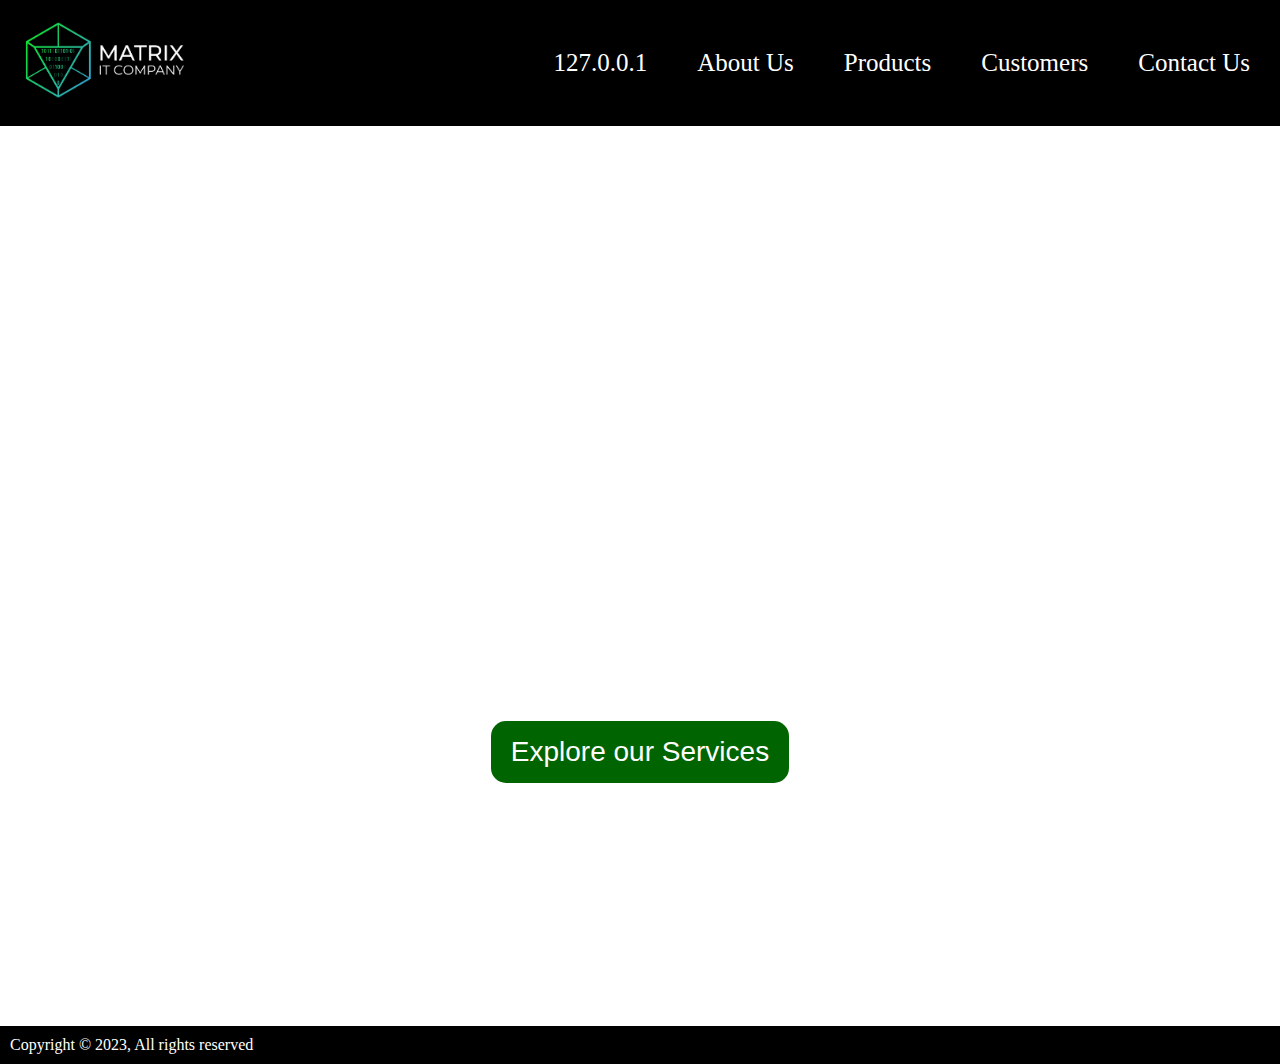
==== index.html @ bd116ff0 "Commit New Changes" ====
<!DOCTYPE html>
<html lang="en">

<head>
	<meta charset="UTF-8">
	<meta name="viewport" content="width=device-width, initial-scale=1.0">
	<title>Matrix IT company</title>

	<style>
		* {
			margin: 0px;
			padding: 0px;
		}

		body {
			height: 100%;
		}

		header {
			background-color: black;
			color: white;
			padding: 10px;
			display: flex;
			gap: 100px;
			font-size: 25px;
			flex-direction: row;
			justify-content: space-between;
			align-items: center;
		}

		footer {
			background-color: black;
			align-content: center;
			color: white;
			padding: 10px;
		}

		.hero {
			display: flex;
			flex-direction: column;
			justify-content: center;
			align-items: center;
			height: 100vh;
			color: white;
			background-image: url(https://img.freepik.com/free-photo/abstract-digital-grid-black-background_53876-97647.jpg?size=626&ext=jpg&ga=GA1.1.2008272138.1696809600&semt=ais);
			background-size: cover;
			background-position: center;
		}

		.img-header {
			display: flex;
			flex-direction: column;
			justify-content: center;
			align-items: center;
			height: 100px;
			max-width: 900px;
		}

		.hero h1 {
			font-size: 70px;
			padding-left: 10px;
			padding-right: 10px;
		}

		.hero div {
			font-size: 28px;
			/* padding-top: 20px;
            padding-bottom: 20px;
            padding-left: 10px;
            padding-right: 10px; */
			padding: 40px 20px 40px 20px;
		}

		.menu-items {
			padding-right: 20px;
			display: flex;
			gap: 50px;
		}

		button {
			font-size: 28px;
			padding: 15px 20px;
			border-radius: 15px;
			border: none;
			background-color: darkgreen;
			color: white;
			cursor: pointer;
		}

		button:hover {
			background-color: forestgreen;
		}
	</style>
</head>

<body>
	<header>
		<div>
			<a><img src="matrixLogo.png" height="100px"></a>
		</div>
		<div class="menu-items">
			<a>127.0.0.1</a>
			<a>About Us</a>
			<a>Products</a>
			<a>Customers</a>
			<a>Contact Us</a>
		</div>

	</header>
	<main>
		<section class="hero">
			<div class="img-header">
				<h1>MATRIX IT COMPANY</h1>
				<div>Matrix is a new IT company founded in July 2021. The company develops safe and high-tech business
					solutions. Activity: Development of innovative IT solutions for business. Creation of secure
					software products, web applications, and systems, as well as providing consulting services in the
					field of information technology, helping companies optimize operations, increase efficiency, graphic
					design services, and ensure data protection.
				</div>
				<button>Explore our Services</button>
			</div>
		</section>


	</main>
	<footer>
		Copyright &copy; 2023, All rights reserved
	</footer>
</body>

</html>
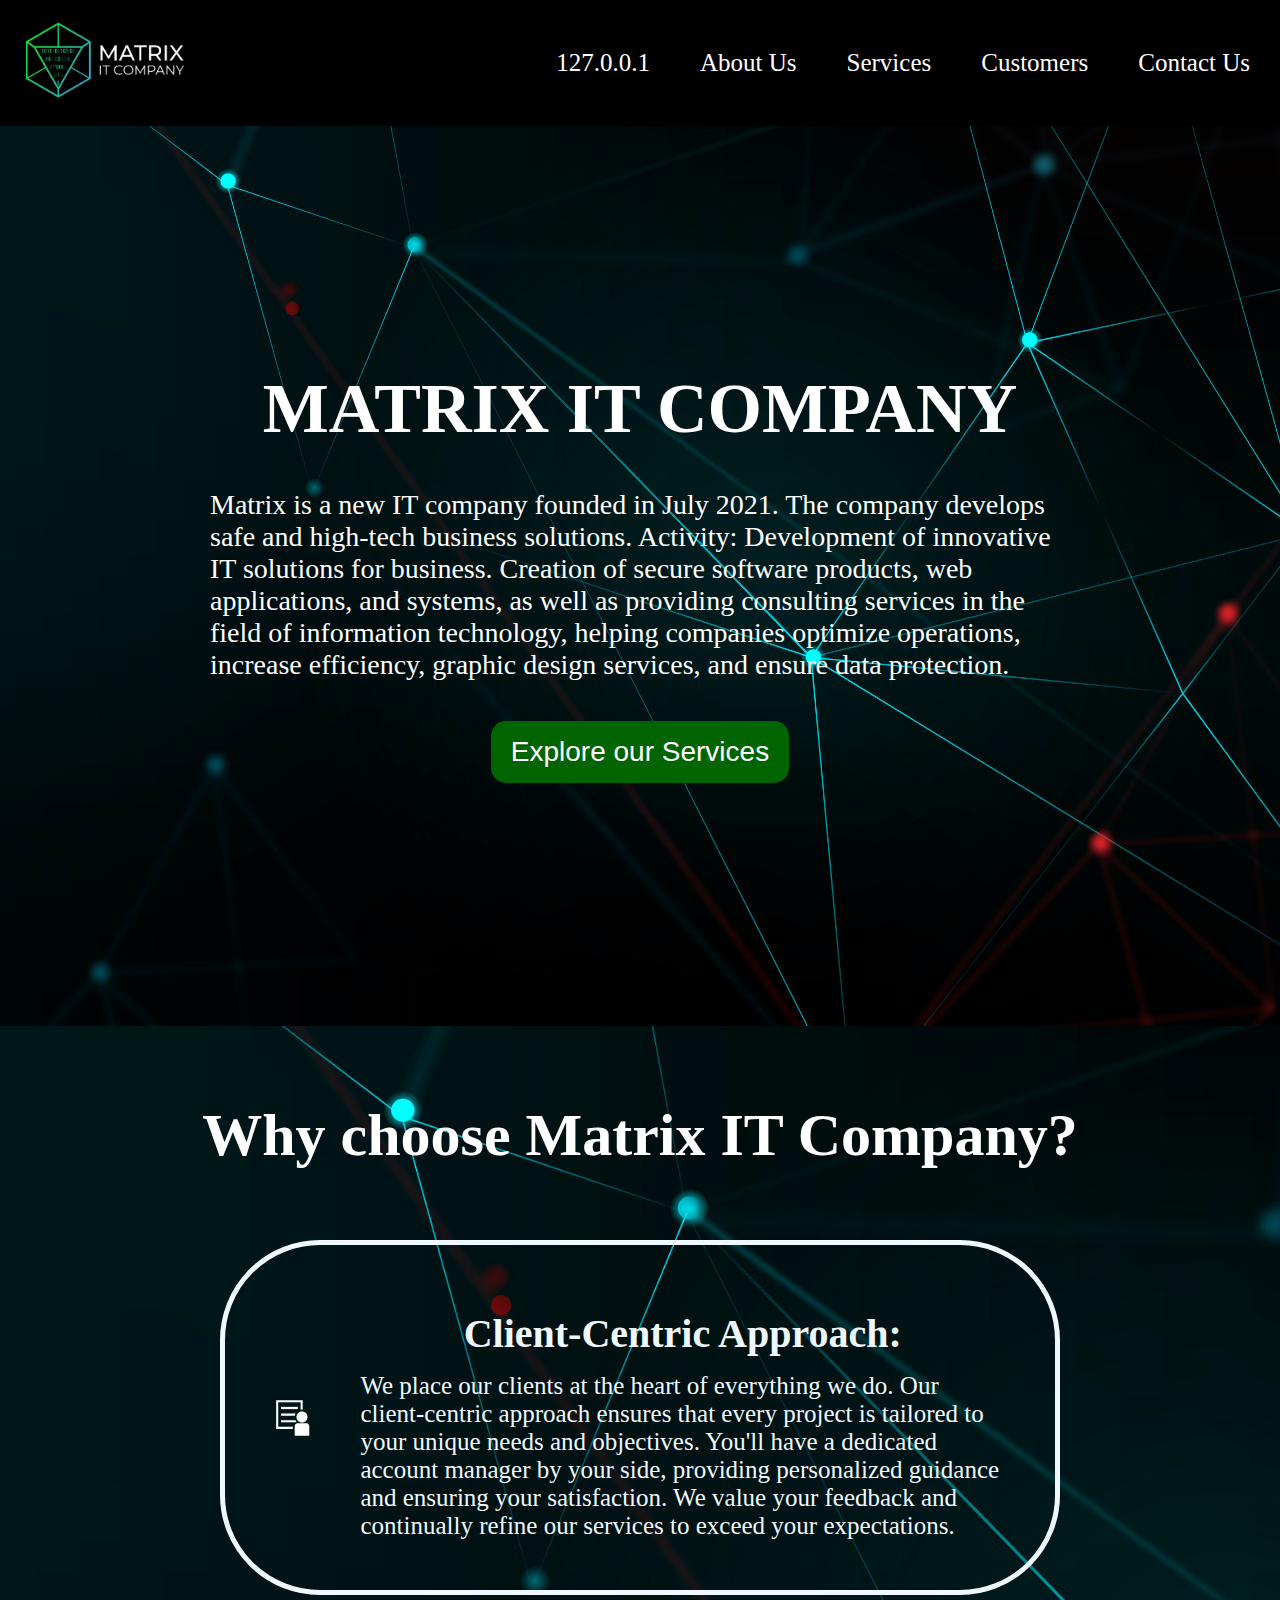
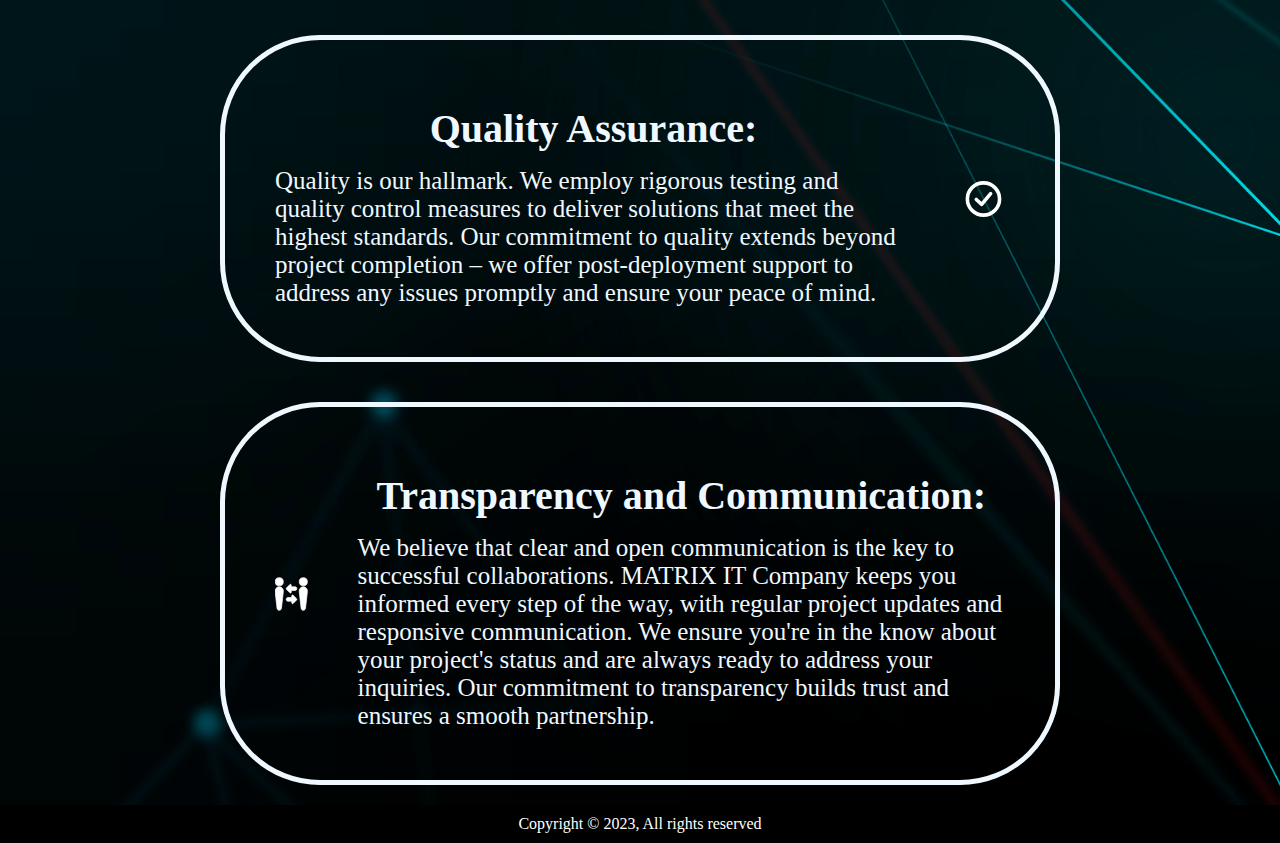
==== commit 045134c3: "Add Second Page to the website" ====
--- a/index.html
+++ b/index.html
@@ -33,6 +33,7 @@
 			align-content: center;
 			color: white;
 			padding: 10px;
+			text-align: center;
 		}
 
 		.hero {
@@ -42,7 +43,7 @@
 			align-items: center;
 			height: 100vh;
 			color: white;
-			background-image: url(https://img.freepik.com/free-photo/abstract-digital-grid-black-background_53876-97647.jpg?size=626&ext=jpg&ga=GA1.1.2008272138.1696809600&semt=ais);
+			background-image: url(backgroundPhoto.jpg);
 			background-size: cover;
 			background-position: center;
 		}
@@ -90,6 +91,65 @@
 		button:hover {
 			background-color: forestgreen;
 		}
+
+		svg {
+			height: 200px;
+			width: 200px;		
+		}
+
+		.page2 {
+			display: flex;
+			flex-direction: column;
+			align-items: center;
+			background-size: cover;
+			margin-top: 0;
+			padding-left: 200px;
+			padding-right: 200px;
+			color: white;
+			background-image: url(backgroundPhoto.jpg)
+			
+		}
+
+		.page2 p {
+			font-size: 25px;
+		}
+
+		.page2 h2 {
+			align-self: center;
+			font-size: 60px;
+			text-align: center;
+			padding-top: 75px;
+			padding-bottom: 50px;
+		}
+
+		.page2 h3 {
+			font-size: 40px;
+			align-self: center;
+			text-align: center;
+			padding: 15px;
+		}
+
+		.benefit {
+			display: flex;
+			align-items: center;
+			justify-content: center;
+			padding: 50px;
+			gap: 50px;
+			border: 5px solid;
+			color: aliceblue;
+			border-radius: 100px;
+			margin: 20px;
+		}
+
+		.reverse {
+			flex-direction: row-reverse;
+			border: 5px solid;
+			color: aliceblue;
+			border-radius: 100px;
+			padding: 50px;
+			margin: 20px;
+		}
+
 	</style>
 </head>
 
@@ -101,7 +161,7 @@
 		<div class="menu-items">
 			<a>127.0.0.1</a>
 			<a>About Us</a>
-			<a>Products</a>
+			<a>Services</a>
 			<a>Customers</a>
 			<a>Contact Us</a>
 		</div>
@@ -121,6 +181,108 @@
 			</div>
 		</section>
 
+		<section class="page2">
+			<h2>Why choose Matrix IT Company?</h2>
+			<div class="benefit">
+				<svg fill="#ffffff" version="1.1" id="Capa_1" xmlns="http://www.w3.org/2000/svg"
+					xmlns:xlink="http://www.w3.org/1999/xlink" viewBox="0 0 477.297 477.297" xml:space="preserve"
+					stroke="#ffffff">
+					<g id="SVGRepo_bgCarrier" stroke-width="0"></g>
+					<g id="SVGRepo_tracerCarrier" stroke-linecap="round" stroke-linejoin="round"></g>
+					<g id="SVGRepo_iconCarrier">
+						<g>
+							<g>
+								<g>
+									<path
+										d="M42.85,358.075c0-24.138,0-306.758,0-330.917c23.9,0,278.867,0,302.767,0c0,8.542,0,49.44,0,99.722 c5.846-1.079,11.842-1.812,17.99-1.812c3.149,0,6.126,0.647,9.232,0.928V0H15.649v385.233h224.638v-27.158 C158.534,358.075,57.475,358.075,42.85,358.075z">
+									</path>
+									<path
+										d="M81.527,206.842h184.495c1.812-10.16,5.393-19.608,10.095-28.452H81.527V206.842z">
+									</path>
+									<rect x="81.527" y="89.432" width="225.372" height="28.452"></rect>
+									<path
+										d="M81.527,295.822h191.268c5.112-3.106,10.57-5.63,16.415-7.183c-5.544-6.45-10.095-13.697-13.978-21.269H81.527V295.822z">
+									</path>
+									<path
+										d="M363.629,298.669c41.071,0,74.16-33.197,74.16-74.139c0-40.984-33.09-74.16-74.16-74.16 c-40.898,0-74.009,33.176-74.009,74.16C289.62,265.472,322.731,298.669,363.629,298.669z">
+									</path>
+									<path
+										d="M423.143,310.706H304.288c-21.226,0-38.612,19.457-38.612,43.422v119.33c0,1.316,0.604,2.481,0.69,3.84h194.59 c0.086-1.337,0.69-2.524,0.69-3.84v-119.33C461.733,330.227,444.39,310.706,423.143,310.706z">
+									</path>
+								</g>
+							</g>
+						</g>
+					</g>
+				</svg>
+				<div>
+					<h3>Client-Centric Approach:</h3>
+					<p>We place our clients at the heart of everything we do. Our client-centric approach ensures that
+						every project is tailored to your unique needs and objectives. You'll have a dedicated account
+						manager by your side, providing personalized guidance and ensuring your satisfaction. We value
+						your
+						feedback and continually refine our services to exceed your expectations.</p>
+				</div>
+			</div>
+
+			<div class="benefit reverse">
+				<svg viewBox="0 0 24 24" fill="none" xmlns="http://www.w3.org/2000/svg" stroke="#ffffff">
+					<g id="SVGRepo_bgCarrier" stroke-width="0"></g>
+					<g id="SVGRepo_tracerCarrier" stroke-linecap="round" stroke-linejoin="round"></g>
+					<g id="SVGRepo_iconCarrier">
+						<path
+							d="M3 12C3 7.02944 7.02944 3 12 3C16.9706 3 21 7.02944 21 12C21 16.9706 16.9706 21 12 21C7.02944 21 3 16.9706 3 12Z"
+							stroke="#ffffff" stroke-width="2"></path>
+						<path d="M16 9L11 15L8 12.2727" stroke="#ffffff" stroke-width="2" stroke-linecap="round"
+							stroke-linejoin="round"></path>
+					</g>
+				</svg>
+				<div>
+					<h3>Quality Assurance:</h3>
+					<p>Quality is our hallmark. We employ rigorous testing and quality control measures to deliver
+						solutions that meet the highest standards. Our commitment to quality extends beyond project
+						completion – we offer post-deployment support to address any issues promptly and ensure your
+						peace
+						of mind.</p>
+				</div>
+			</div>
+
+			<div class="benefit">
+				<svg fill="#ffffff" version="1.1" id="Capa_1" xmlns="http://www.w3.org/2000/svg"
+					xmlns:xlink="http://www.w3.org/1999/xlink" viewBox="0 0 45.077 45.076" xml:space="preserve"
+					stroke="#ffffff">
+					<g id="SVGRepo_bgCarrier" stroke-width="0"></g>
+					<g id="SVGRepo_tracerCarrier" stroke-linecap="round" stroke-linejoin="round"></g>
+					<g id="SVGRepo_iconCarrier">
+						<g>
+							<g>
+								<path
+									d="M28.113,12.649h-5.571v-2.344c0-0.463-0.268-0.883-0.697-1.062c-0.43-0.177-0.918-0.079-1.246,0.249l-4.749,4.75 c-0.234,0.236-0.366,0.555-0.366,0.888s0.134,0.652,0.369,0.888l4.75,4.75c0.328,0.33,0.811,0.426,1.241,0.249 c0.428-0.177,0.697-0.597,0.697-1.062v-2.359h5.571c1.201,0,2.174-1.274,2.174-2.473C30.287,13.923,29.314,12.649,28.113,12.649z">
+								</path>
+								<path
+									d="M25.165,24.322c-0.328-0.33-0.83-0.426-1.259-0.25c-0.429,0.178-0.719,0.598-0.719,1.062v2.356h-5.528 c-1.199,0-2.174,1.274-2.174,2.473c0,1.2,0.975,2.476,2.174,2.476h5.528v2.348c0,0.465,0.289,0.883,0.719,1.062 c0.43,0.176,0.93,0.078,1.259-0.25l4.752-4.752c0.236-0.234,0.368-0.554,0.368-0.886c0-0.333-0.132-0.651-0.368-0.888 L25.165,24.322z">
+								</path>
+								<path
+									d="M5.893,12.649c-0.008,0-0.04,0-0.048,0c-1.62,0-3.165,0.736-4.245,1.945c-1.081,1.209-1.594,2.842-1.412,4.453 L2.802,42.17c0.179,1.594,1.481,2.906,3.066,2.906c1.587,0,2.888-1.305,3.068-2.896l2.612-23.134 c0.182-1.61-0.331-3.242-1.412-4.451C9.056,13.385,7.513,12.649,5.893,12.649z">
+								</path>
+								<circle cx="5.868" cy="5.606" r="5.606"></circle>
+								<path
+									d="M43.477,14.594c-1.08-1.209-2.625-1.945-4.245-1.945c-0.008,0-0.04,0-0.048,0c-1.621,0-3.164,0.736-4.244,1.945 c-1.081,1.209-1.595,2.842-1.412,4.453L36.14,42.17c0.181,1.594,1.48,2.906,3.067,2.906c1.585,0,2.888-1.305,3.066-2.896 l2.613-23.134C45.071,17.435,44.558,15.803,43.477,14.594z">
+								</path>
+								<circle cx="39.208" cy="5.606" r="5.606"></circle>
+							</g>
+						</g>
+					</g>
+				</svg>
+				<div>
+					<h3>Transparency and Communication:</h3>
+					<p>We believe that clear and open communication is the key to successful collaborations. MATRIX IT
+						Company keeps you informed every step of the way, with regular project updates and responsive
+						communication. We ensure you're in the know about your project's status and are always ready to
+						address your inquiries. Our commitment to transparency builds trust and ensures a smooth
+						partnership.</p>
+				</div>
+			</div>
+		</section>
 
 	</main>
 	<footer>
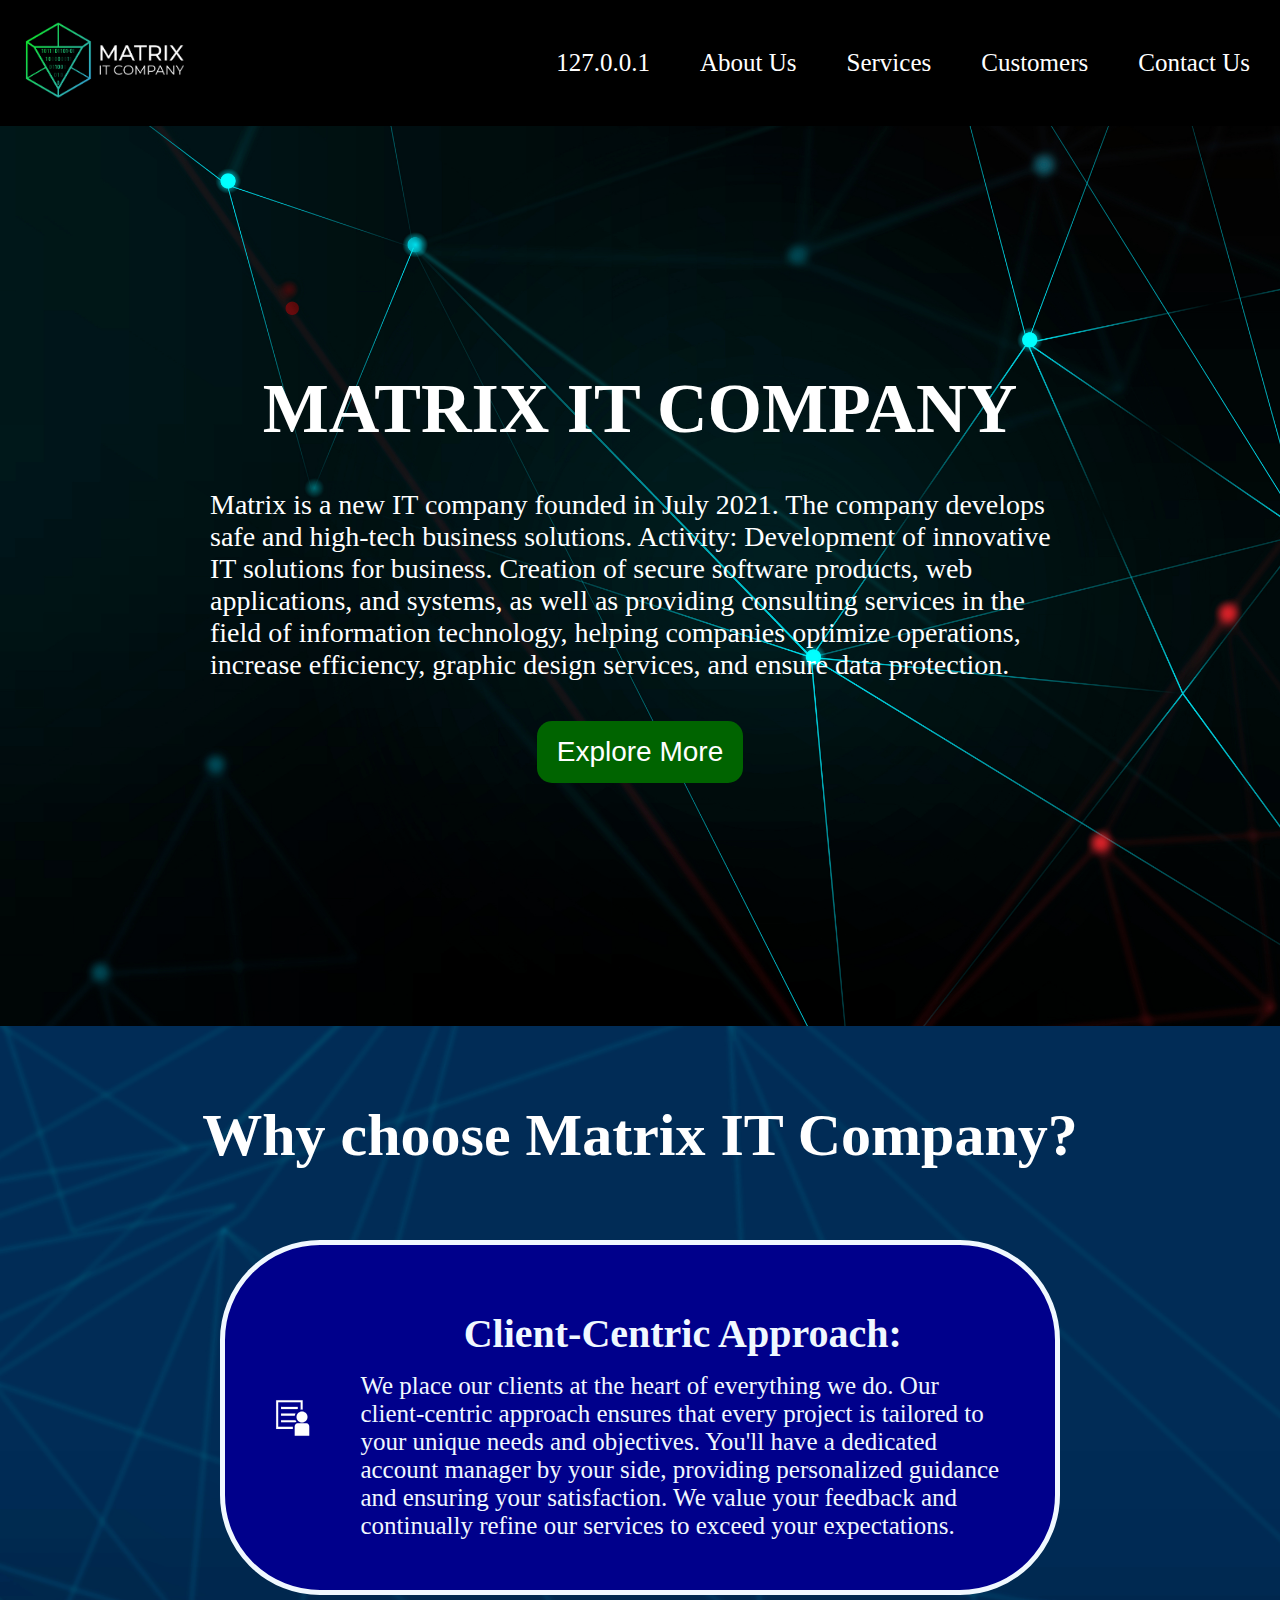
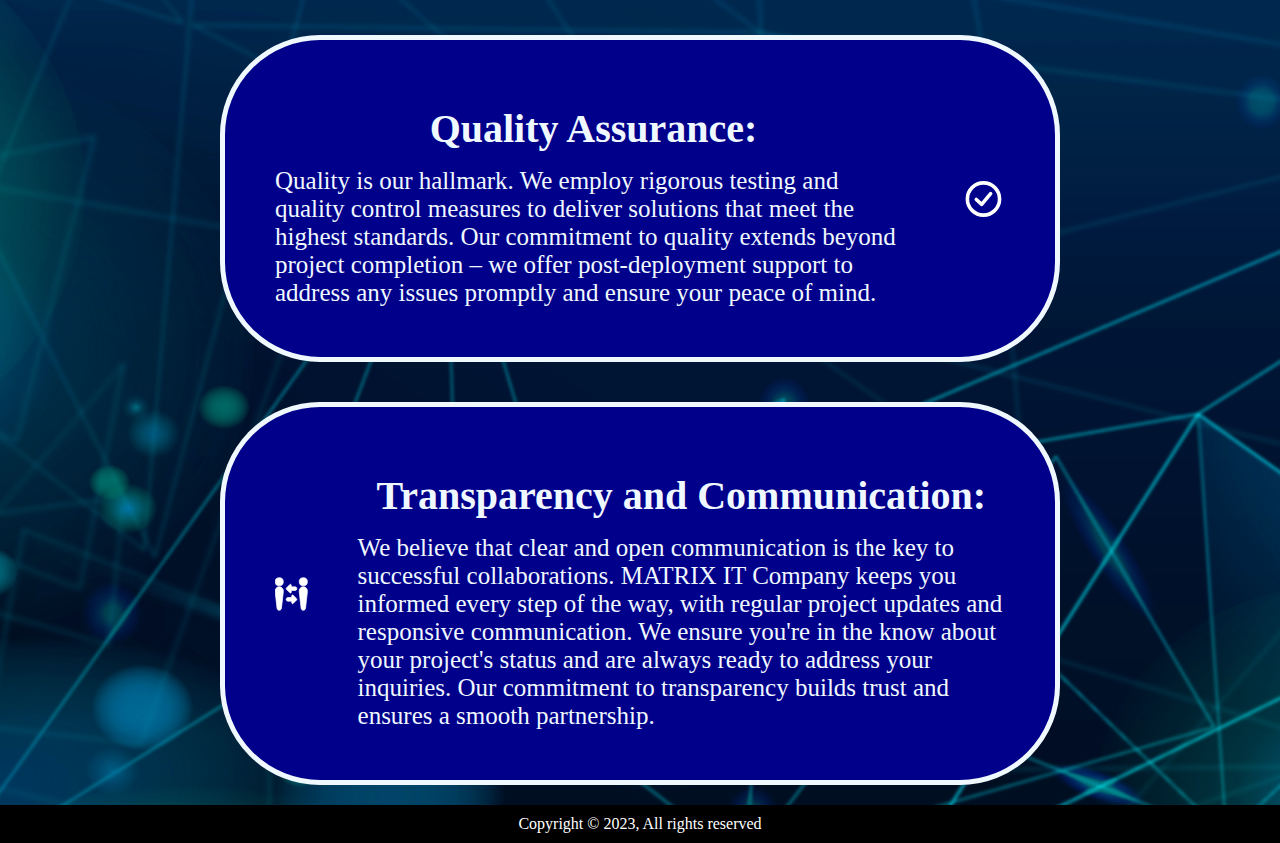
==== commit 4dfb69e9: "add changes" ====
--- a/index.html
+++ b/index.html
@@ -94,7 +94,7 @@
 
 		svg {
 			height: 200px;
-			width: 200px;		
+			width: 200px;
 		}
 
 		.page2 {
@@ -106,8 +106,7 @@
 			padding-left: 200px;
 			padding-right: 200px;
 			color: white;
-			background-image: url(backgroundPhoto.jpg)
-			
+			background-image: url(gradient-navy-blue-digital-grid-wallpaper.jpg)
 		}
 
 		.page2 p {
@@ -137,8 +136,10 @@
 			gap: 50px;
 			border: 5px solid;
 			color: aliceblue;
+			background-color: darkblue;
 			border-radius: 100px;
 			margin: 20px;
+			
 		}
 
 		.reverse {
@@ -149,7 +150,6 @@
 			padding: 50px;
 			margin: 20px;
 		}
-
 	</style>
 </head>
 
@@ -177,7 +177,7 @@
 					field of information technology, helping companies optimize operations, increase efficiency, graphic
 					design services, and ensure data protection.
 				</div>
-				<button>Explore our Services</button>
+				<button>Explore More</button>
 			</div>
 		</section>
 
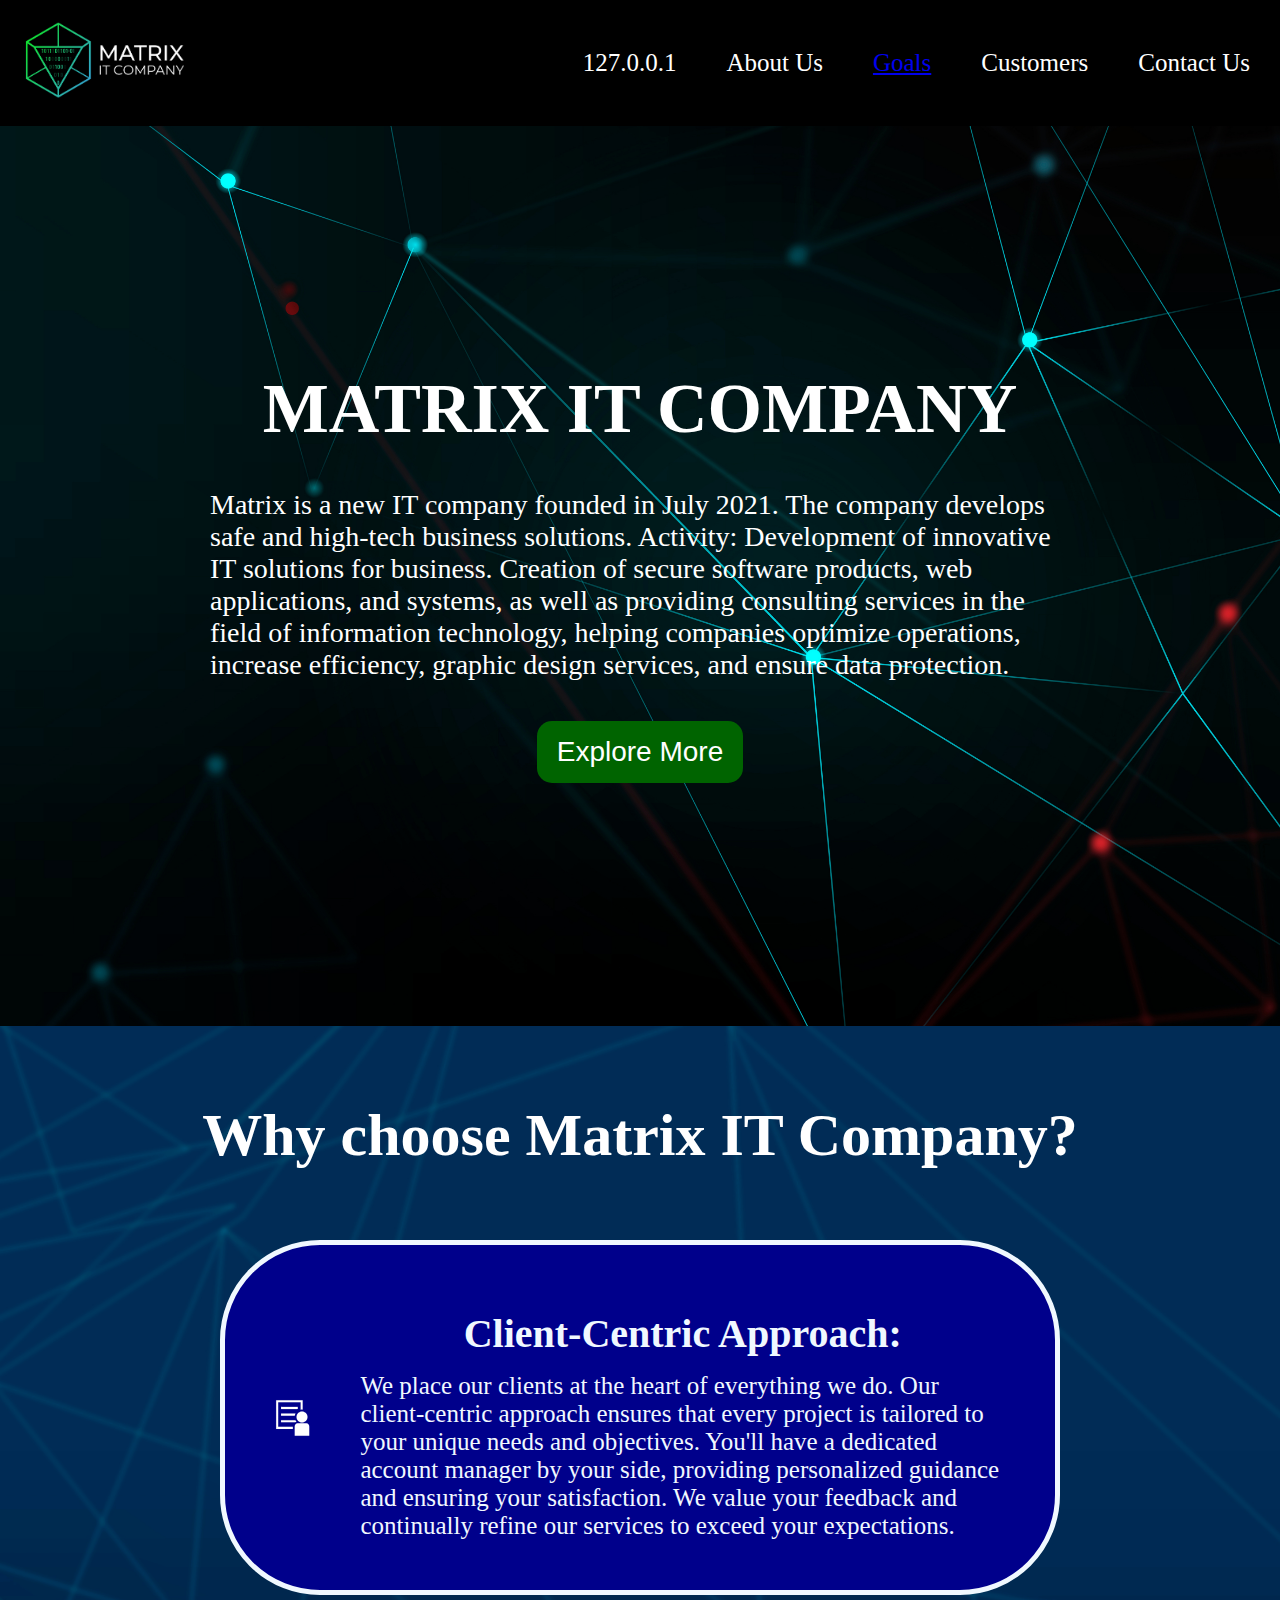
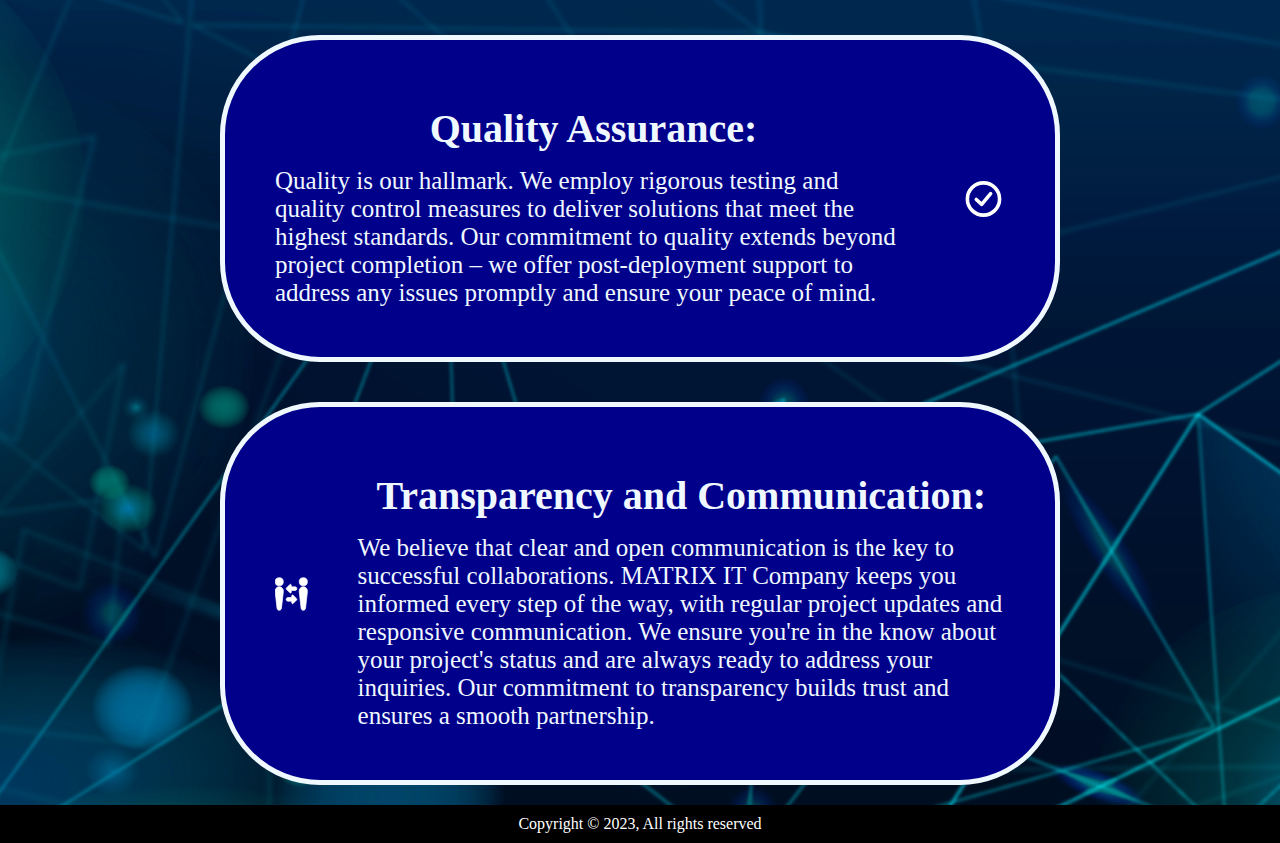
==== commit d1dfb8ca: "Add changes" ====
--- a/index.html
+++ b/index.html
@@ -139,7 +139,7 @@
 			background-color: darkblue;
 			border-radius: 100px;
 			margin: 20px;
-			
+
 		}
 
 		.reverse {
@@ -161,7 +161,7 @@
 		<div class="menu-items">
 			<a>127.0.0.1</a>
 			<a>About Us</a>
-			<a>Services</a>
+			<a href="goals.md">Goals</a>
 			<a>Customers</a>
 			<a>Contact Us</a>
 		</div>
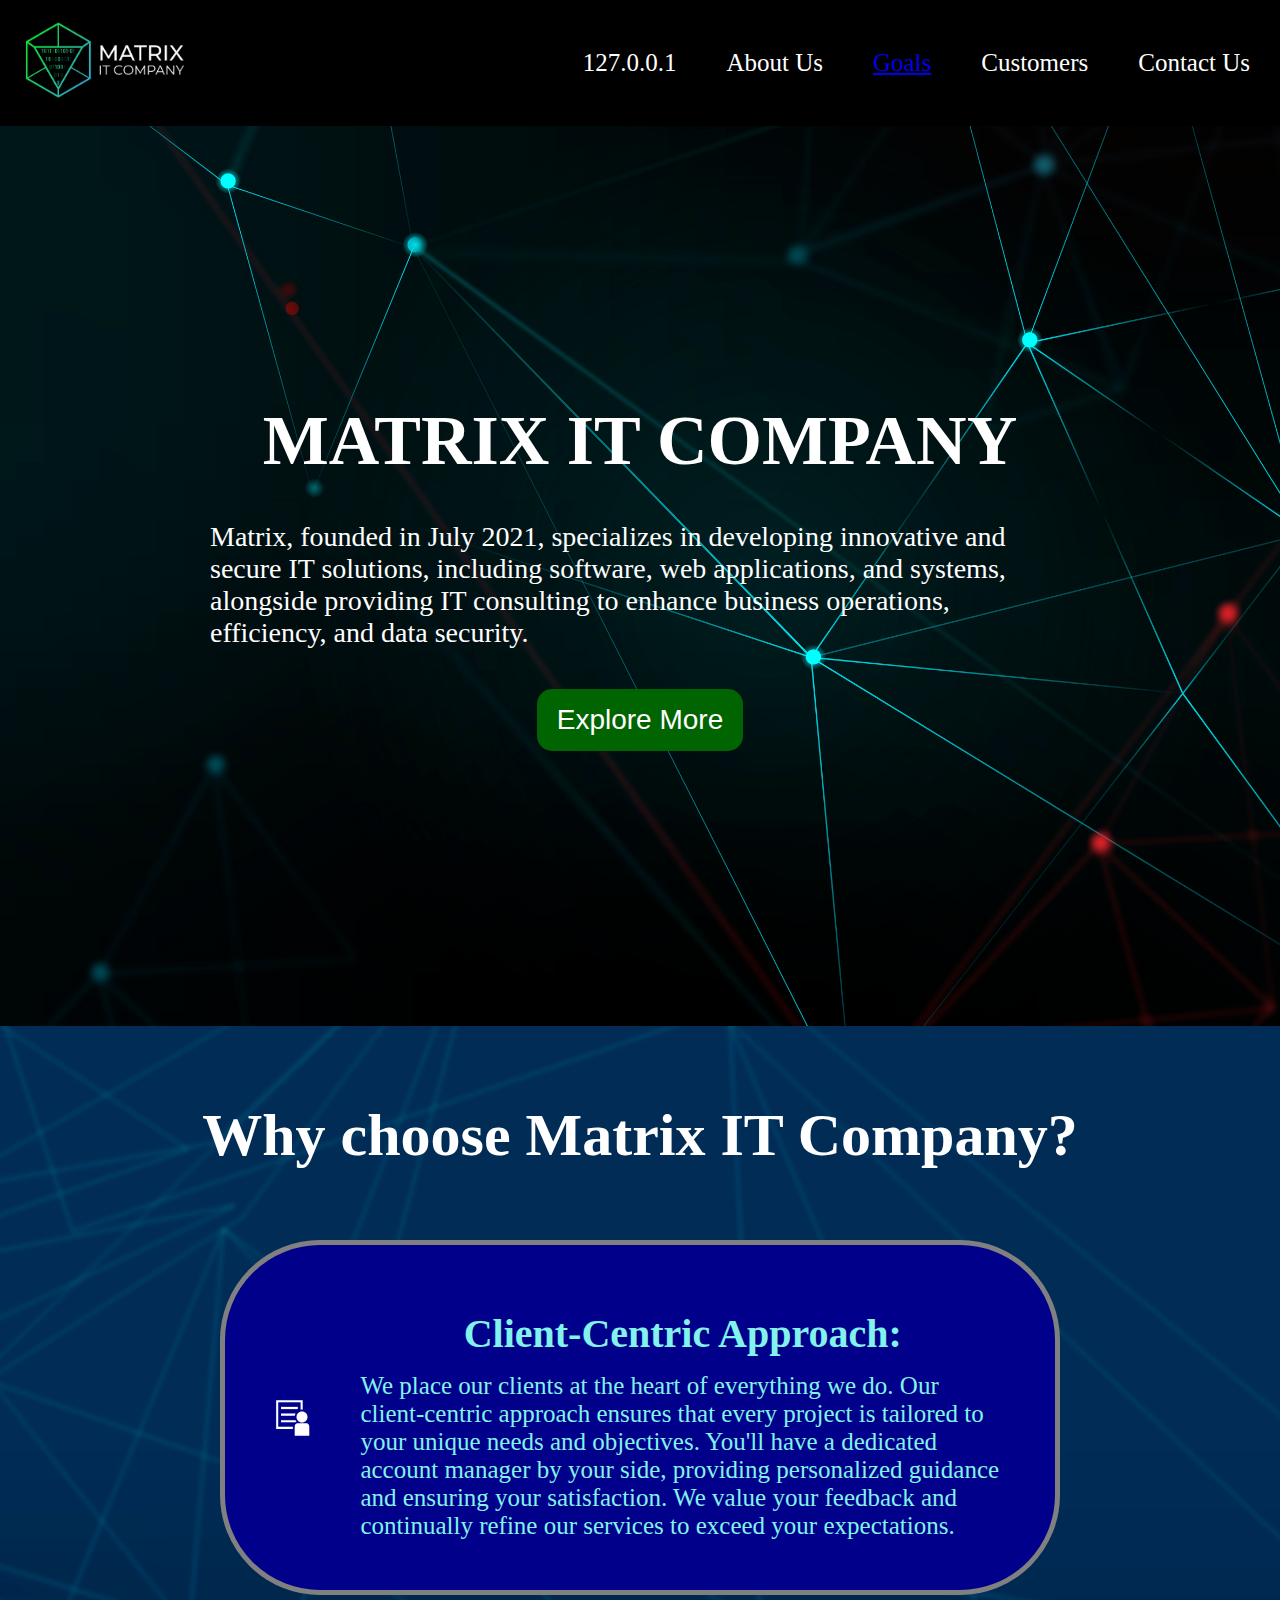
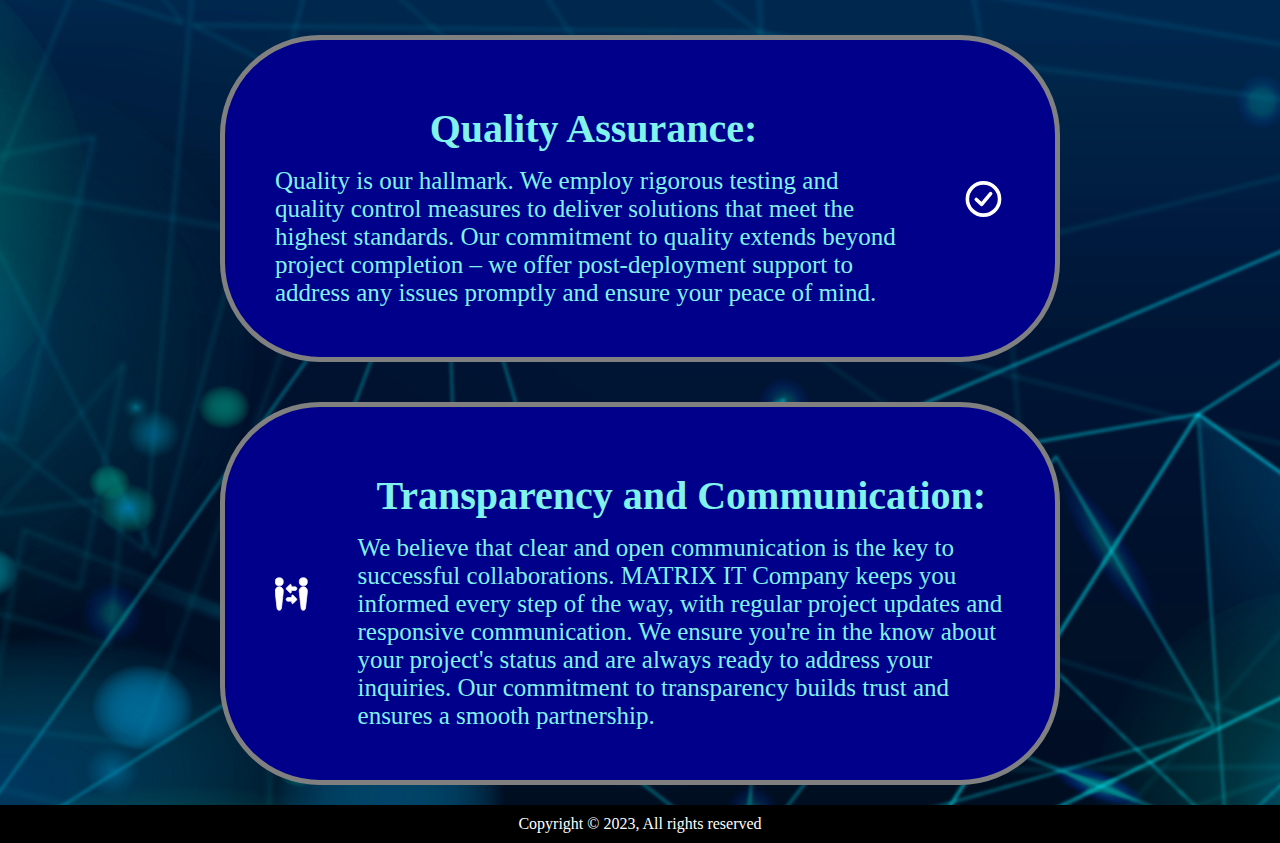
==== commit 07471530: "Add changes" ====
--- a/index.html
+++ b/index.html
@@ -135,7 +135,8 @@
 			padding: 50px;
 			gap: 50px;
 			border: 5px solid;
-			color: aliceblue;
+			border-color: gray;
+			color: rgb(130, 242, 236);
 			background-color: darkblue;
 			border-radius: 100px;
 			margin: 20px;
@@ -145,7 +146,8 @@
 		.reverse {
 			flex-direction: row-reverse;
 			border: 5px solid;
-			color: aliceblue;
+			border-color: gray;
+			color: rgb(130, 242, 236);
 			border-radius: 100px;
 			padding: 50px;
 			margin: 20px;
@@ -171,11 +173,9 @@
 		<section class="hero">
 			<div class="img-header">
 				<h1>MATRIX IT COMPANY</h1>
-				<div>Matrix is a new IT company founded in July 2021. The company develops safe and high-tech business
-					solutions. Activity: Development of innovative IT solutions for business. Creation of secure
-					software products, web applications, and systems, as well as providing consulting services in the
-					field of information technology, helping companies optimize operations, increase efficiency, graphic
-					design services, and ensure data protection.
+				<div>Matrix, founded in July 2021, specializes in developing innovative and secure IT solutions,
+					including software, web applications, and systems, alongside providing IT consulting to enhance
+					business operations, efficiency, and data security.
 				</div>
 				<button>Explore More</button>
 			</div>
@@ -219,8 +219,7 @@
 					<p>We place our clients at the heart of everything we do. Our client-centric approach ensures that
 						every project is tailored to your unique needs and objectives. You'll have a dedicated account
 						manager by your side, providing personalized guidance and ensuring your satisfaction. We value
-						your
-						feedback and continually refine our services to exceed your expectations.</p>
+						your feedback and continually refine our services to exceed your expectations.</p>
 				</div>
 			</div>
 
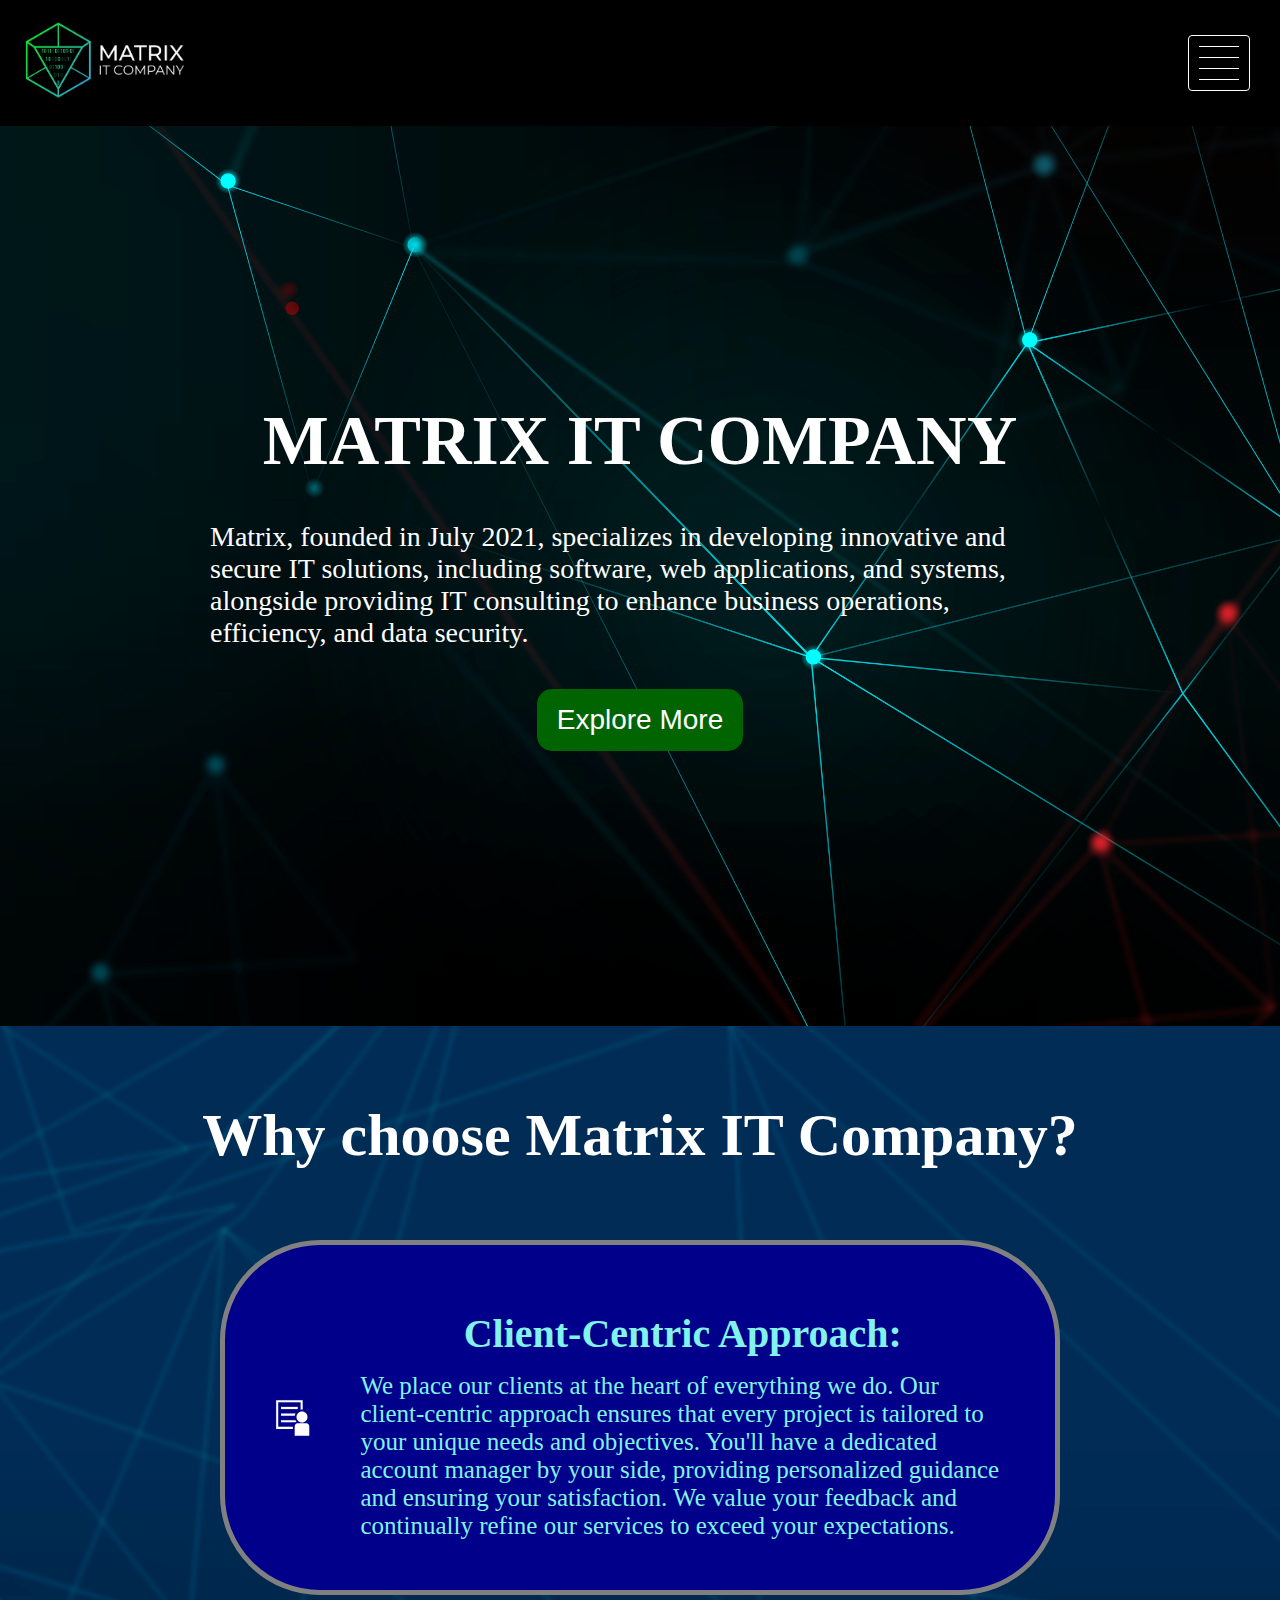
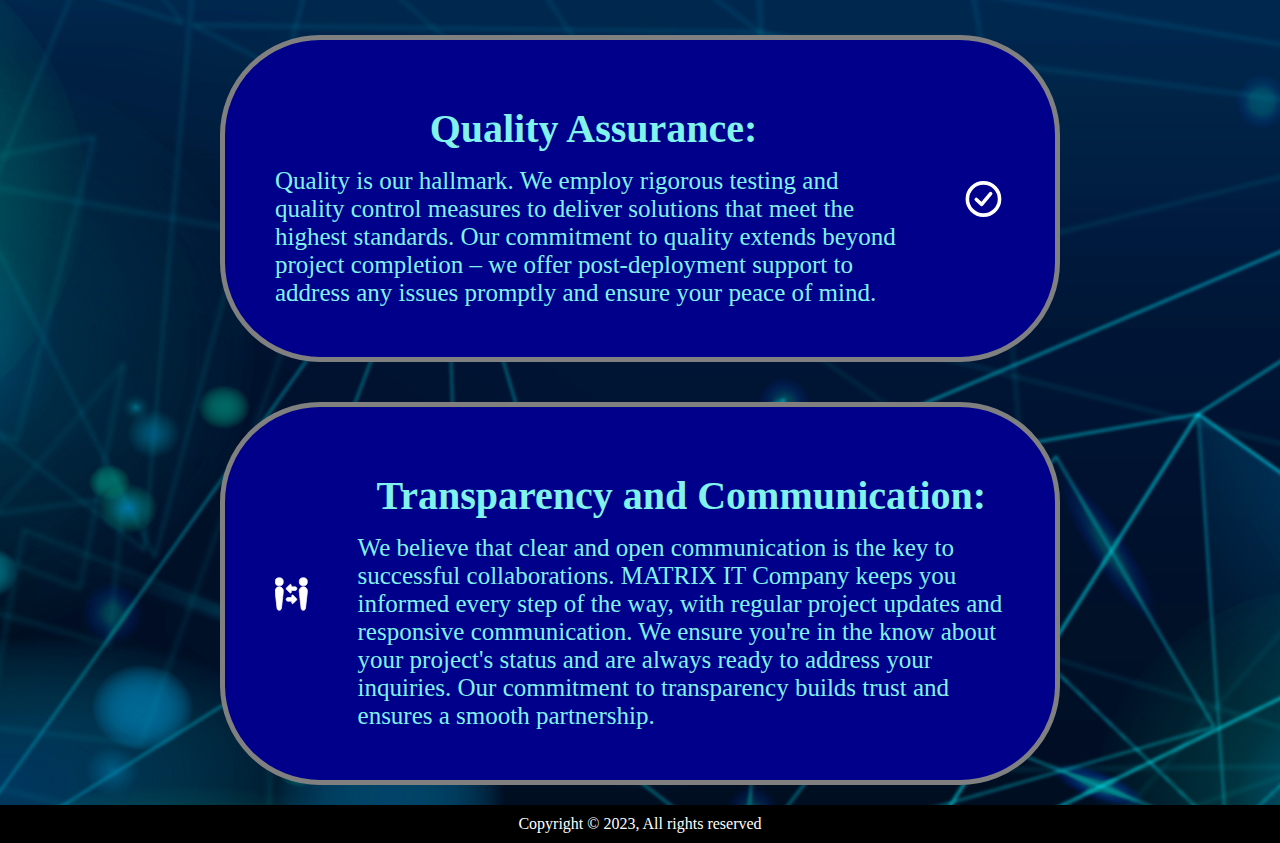
==== commit e2df1264: "commit changes" ====
--- a/index.html
+++ b/index.html
@@ -2,8 +2,8 @@
 <html lang="en">
 
 <head>
-	<meta charset="UTF-8">
-	<meta name="viewport" content="width=device-width, initial-scale=1.0">
+	<meta charset="UTF-8" />
+	<meta name="viewport" content="width=device-width, initial-scale=1.0" />
 	<title>Matrix IT company</title>
 
 	<style>
@@ -14,6 +14,8 @@
 
 		body {
 			height: 100%;
+			overflow-x: hidden;
+			/* Ikam ima navud, dijat tar pale ot vud */
 		}
 
 		header {
@@ -106,7 +108,7 @@
 			padding-left: 200px;
 			padding-right: 200px;
 			color: white;
-			background-image: url(gradient-navy-blue-digital-grid-wallpaper.jpg)
+			background-image: url(gradient-navy-blue-digital-grid-wallpaper.jpg);
 		}
 
 		.page2 p {
@@ -140,7 +142,6 @@
 			background-color: darkblue;
 			border-radius: 100px;
 			margin: 20px;
-
 		}
 
 		.reverse {
@@ -152,15 +153,57 @@
 			padding: 50px;
 			margin: 20px;
 		}
+
+		.links-container {
+			display: flex;
+			align-items: center;
+			justify-content: center;
+			flex-direction: column;
+			gap: 30px;
+			position: absolute;
+			top: 0;
+			left: 100%;
+			width: 100%;
+			height: 100%;
+			background-color: black;
+			color: #fff;
+			transition: all 0.6s;
+		}
+
+		.show {
+			left: 0px;
+		}
+
+		.menu {
+			border: 1px solid #fff;
+			border-radius: 4px;
+			cursor: pointer;
+			position: relative;
+			z-index: 7;
+			margin-right: 20px;
+		}
+
+		.line {
+			width: 40px;
+			height: 1px;
+			margin: 10px;
+			background-color: #fff;
+		}
+
+		@media (max-width: 400px) {
+			.text {
+				font-size: 12px;
+			}
+		}
 	</style>
 </head>
 
 <body>
 	<header>
 		<div>
-			<a><img src="matrixLogo.png" height="100px"></a>
+			<a><img src="matrixLogo.png" height="100px" /></a>
 		</div>
-		<div class="menu-items">
+		<div class="links-container">
 			<a>127.0.0.1</a>
 			<a>About Us</a>
 			<a href="goals.md">Goals</a>
@@ -168,14 +211,22 @@
 			<a>Contact Us</a>
 		</div>
 
+		<div class="menu">
+			<div class="line"></div>
+			<div class="line"></div>
+			<div class="line"></div>
+			<div class="line"></div>
+		</div>
 	</header>
 	<main>
 		<section class="hero">
 			<div class="img-header">
-				<h1>MATRIX IT COMPANY</h1>
-				<div>Matrix, founded in July 2021, specializes in developing innovative and secure IT solutions,
-					including software, web applications, and systems, alongside providing IT consulting to enhance
-					business operations, efficiency, and data security.
+				<h1 class="text">MATRIX IT COMPANY</h1>
+				<div>
+					Matrix, founded in July 2021, specializes in developing innovative
+					and secure IT solutions, including software, web applications, and
+					systems, alongside providing IT consulting to enhance business
+					operations, efficiency, and data security.
 				</div>
 				<button>Explore More</button>
 			</div>
@@ -216,10 +267,14 @@
 				</svg>
 				<div>
 					<h3>Client-Centric Approach:</h3>
-					<p>We place our clients at the heart of everything we do. Our client-centric approach ensures that
-						every project is tailored to your unique needs and objectives. You'll have a dedicated account
-						manager by your side, providing personalized guidance and ensuring your satisfaction. We value
-						your feedback and continually refine our services to exceed your expectations.</p>
+					<p>
+						We place our clients at the heart of everything we do. Our
+						client-centric approach ensures that every project is tailored to
+						your unique needs and objectives. You'll have a dedicated account
+						manager by your side, providing personalized guidance and ensuring
+						your satisfaction. We value your feedback and continually refine
+						our services to exceed your expectations.
+					</p>
 				</div>
 			</div>
 
@@ -237,11 +292,13 @@
 				</svg>
 				<div>
 					<h3>Quality Assurance:</h3>
-					<p>Quality is our hallmark. We employ rigorous testing and quality control measures to deliver
-						solutions that meet the highest standards. Our commitment to quality extends beyond project
-						completion – we offer post-deployment support to address any issues promptly and ensure your
-						peace
-						of mind.</p>
+					<p>
+						Quality is our hallmark. We employ rigorous testing and quality
+						control measures to deliver solutions that meet the highest
+						standards. Our commitment to quality extends beyond project
+						completion – we offer post-deployment support to address any
+						issues promptly and ensure your peace of mind.
+					</p>
 				</div>
 			</div>
 
@@ -274,19 +331,30 @@
 				</svg>
 				<div>
 					<h3>Transparency and Communication:</h3>
-					<p>We believe that clear and open communication is the key to successful collaborations. MATRIX IT
-						Company keeps you informed every step of the way, with regular project updates and responsive
-						communication. We ensure you're in the know about your project's status and are always ready to
-						address your inquiries. Our commitment to transparency builds trust and ensures a smooth
-						partnership.</p>
+					<p>
+						We believe that clear and open communication is the key to
+						successful collaborations. MATRIX IT Company keeps you informed
+						every step of the way, with regular project updates and responsive
+						communication. We ensure you're in the know about your project's
+						status and are always ready to address your inquiries. Our
+						commitment to transparency builds trust and ensures a smooth
+						partnership.
+					</p>
 				</div>
 			</div>
 		</section>
-
 	</main>
-	<footer>
-		Copyright &copy; 2023, All rights reserved
-	</footer>
+	<footer>Copyright &copy; 2023, All rights reserved</footer>
 </body>
 
-</html>+</html>
+
+<script>
+	const menuTag = document.querySelector(".menu");
+	const links = document.querySelector(".links-container");
+
+	menuTag.addEventListener("click", function (e) {
+		links.classList.toggle("show");
+		console.log("clicked");
+	});
+</script>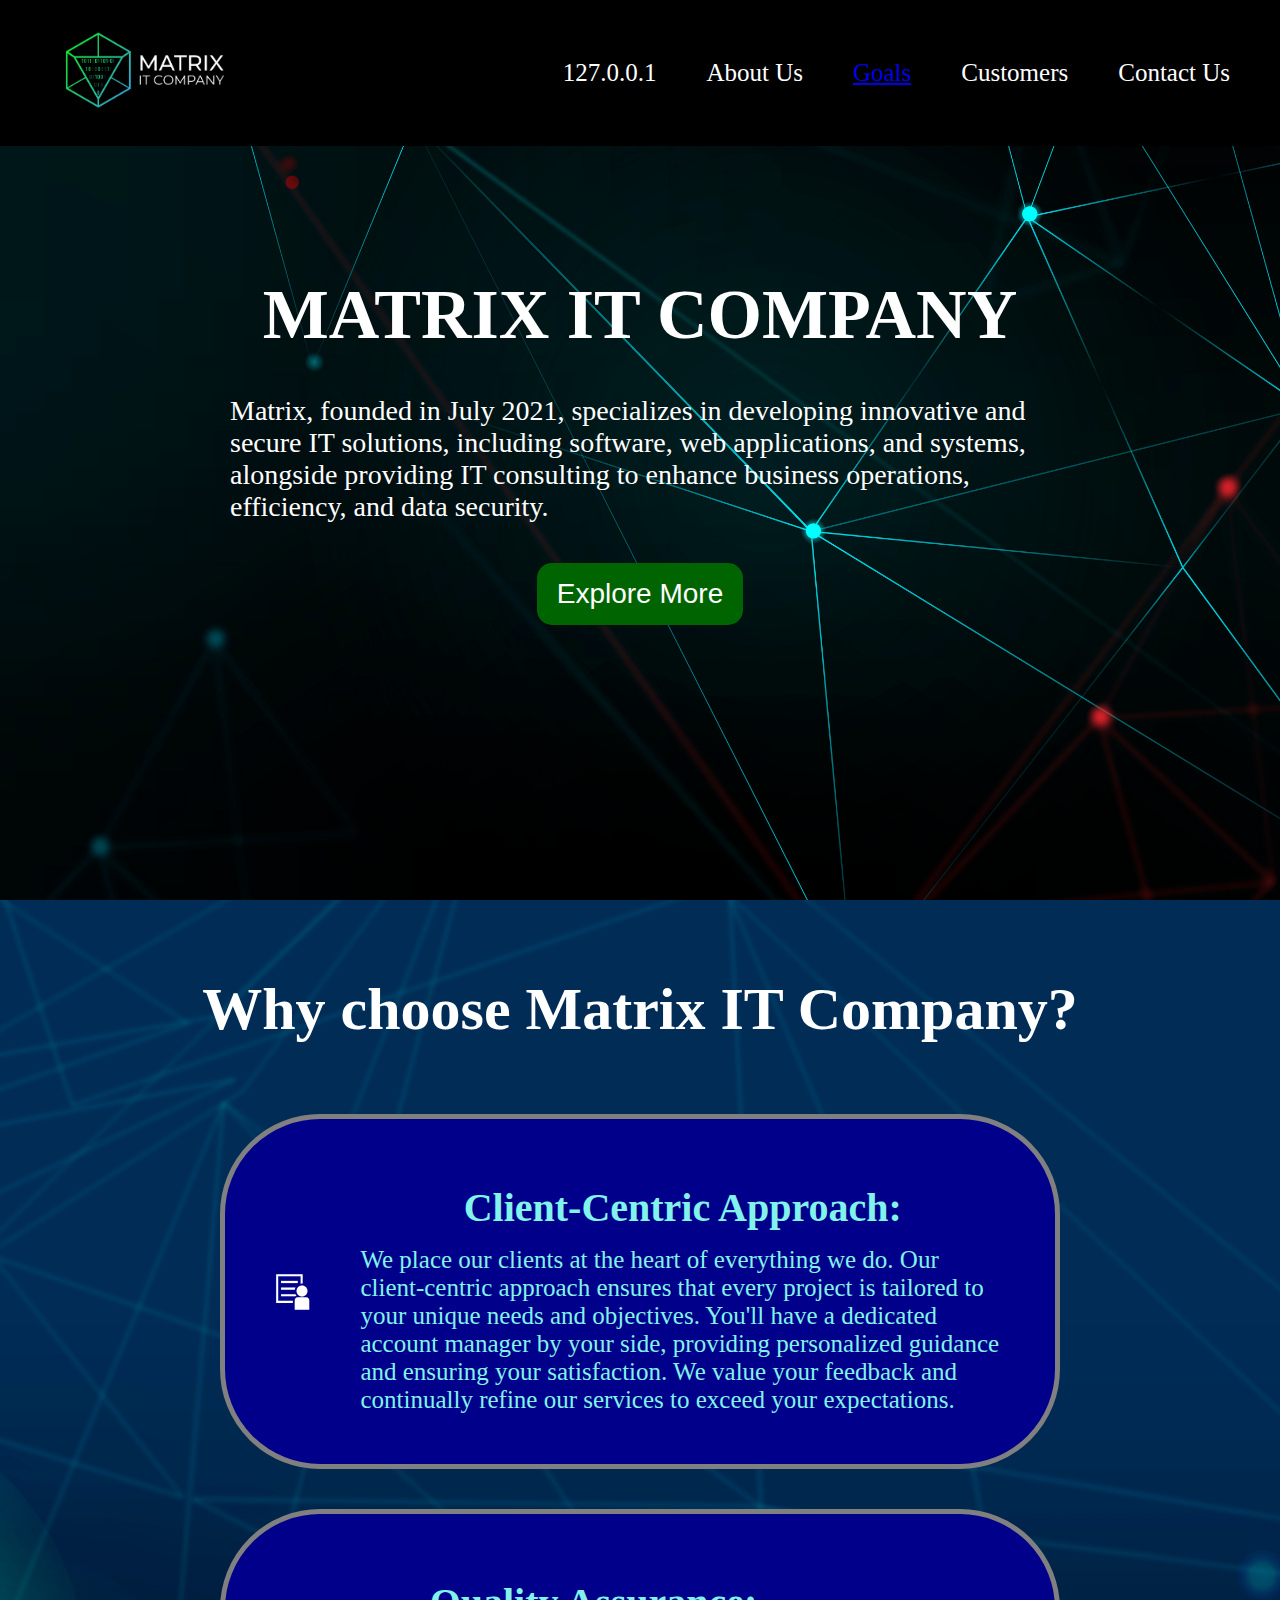
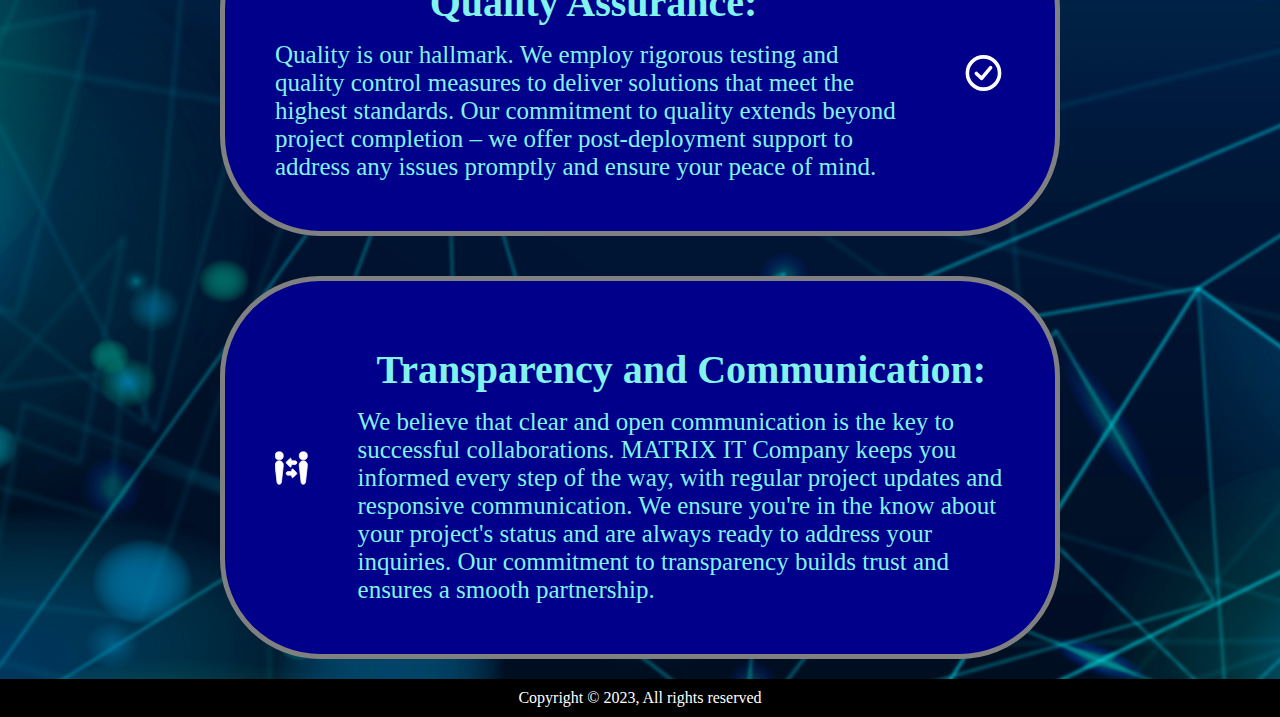
==== commit 13a50f32: "add changes" ====
--- a/index.html
+++ b/index.html
@@ -10,6 +10,7 @@
 		* {
 			margin: 0px;
 			padding: 0px;
+			box-sizing: border-box;
 		}
 
 		body {
@@ -28,6 +29,9 @@
 			flex-direction: row;
 			justify-content: space-between;
 			align-items: center;
+			position: fixed;
+			width: 100%;
+			padding: 20px 50px;
 		}
 
 		footer {
@@ -158,20 +162,21 @@
 			display: flex;
 			align-items: center;
 			justify-content: center;
-			flex-direction: column;
-			gap: 30px;
-			position: absolute;
-			top: 0;
-			left: 100%;
-			width: 100%;
-			height: 100%;
-			background-color: black;
-			color: #fff;
-			transition: all 0.6s;
+			gap: 50px;
+			/* flex-direction: column;
+        gap: 30px;
+        position: absolute;
+        top: 0;
+        left: 100%;
+        width: 100%;
+        height: 100vh;
+        background-color: black;
+        color: #fff;
+        transition: all 0.6s; */
 		}
 
 		.show {
-			left: 0px;
+			left: 0px !important;
 		}
 
 		.menu {
@@ -181,6 +186,7 @@
 			position: relative;
 			z-index: 7;
 			margin-right: 20px;
+			display: none;
 		}
 
 		.line {
@@ -190,9 +196,25 @@
 			background-color: #fff;
 		}
 
-		@media (max-width: 400px) {
-			.text {
-				font-size: 12px;
+		@media (max-width: 891px) {
+			.links-container {
+				display: flex;
+				align-items: center;
+				justify-content: center;
+				flex-direction: column;
+				gap: 30px;
+				position: absolute;
+				top: 0;
+				left: 100%;
+				width: 100%;
+				height: 100vh;
+				background-color: black;
+				color: #fff;
+				transition: all 0.6s;
+			}
+
+			.menu {
+				display: block;
 			}
 		}
 	</style>
